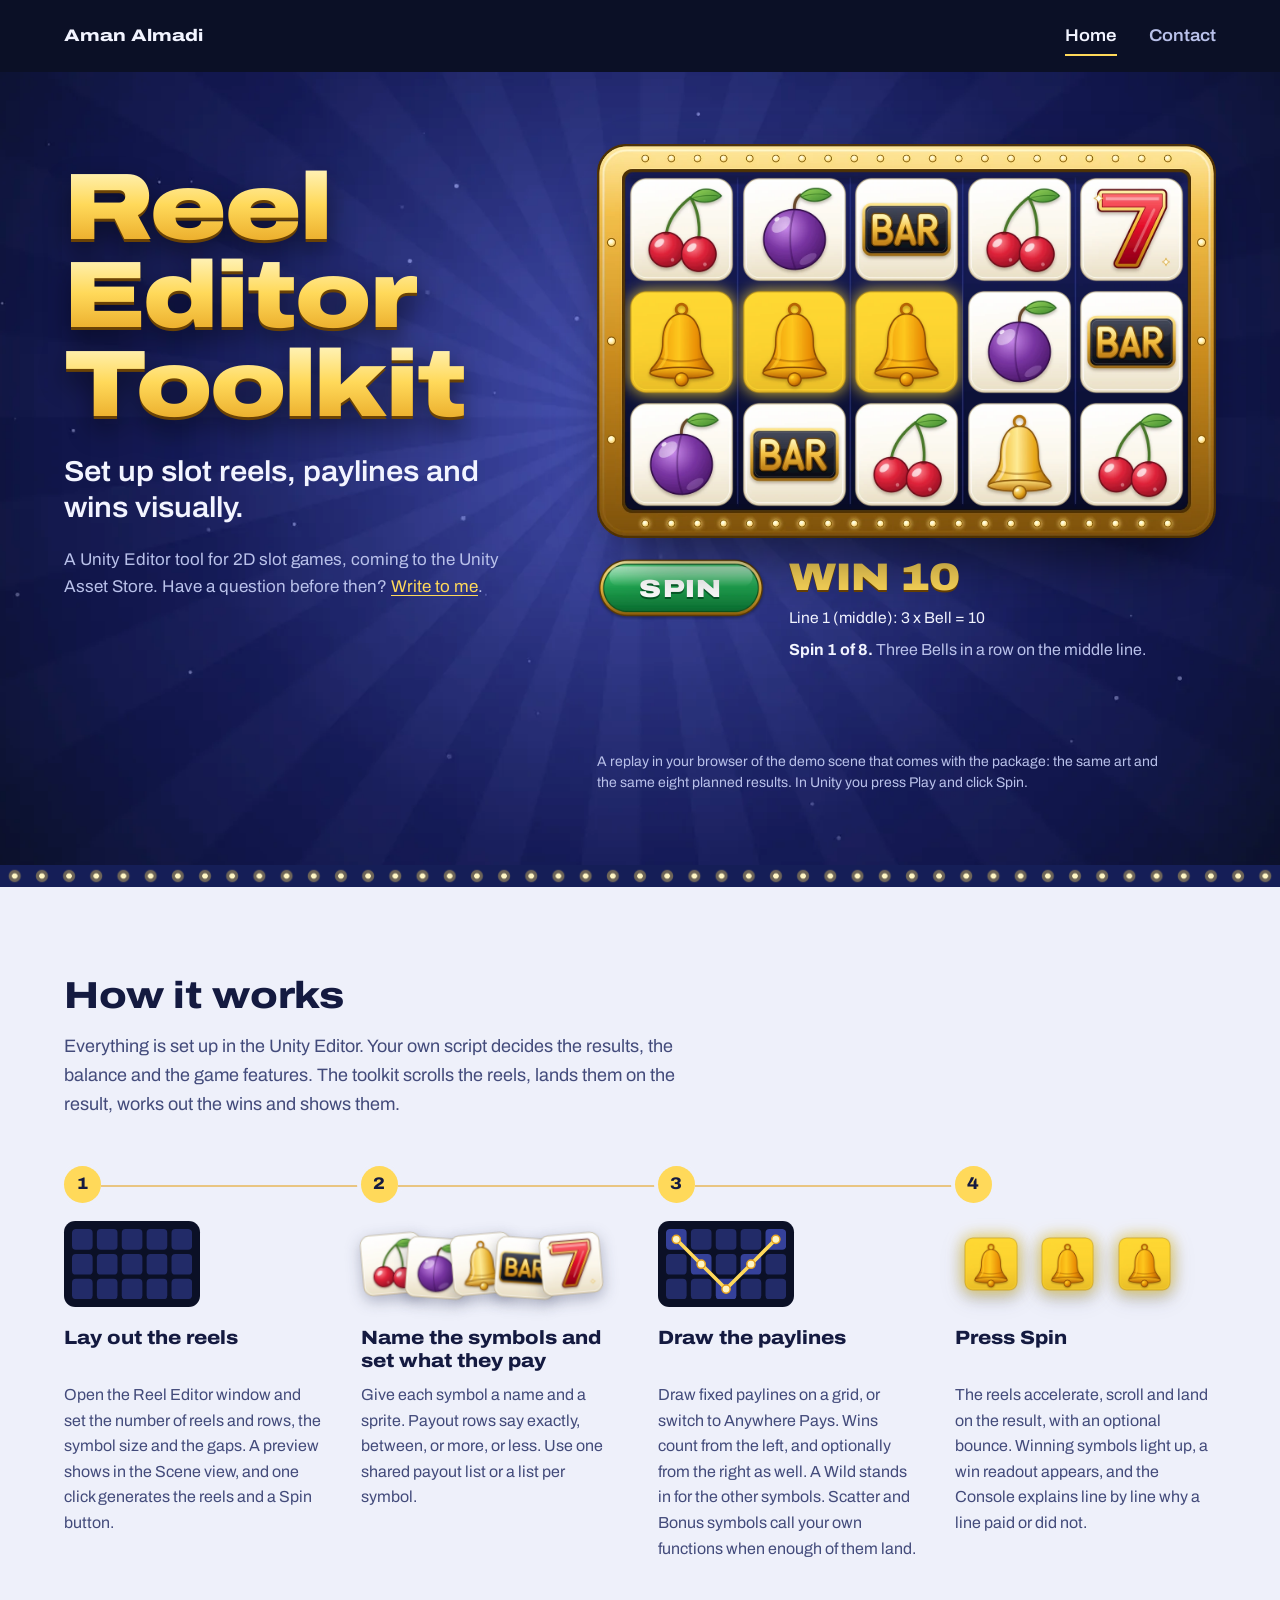
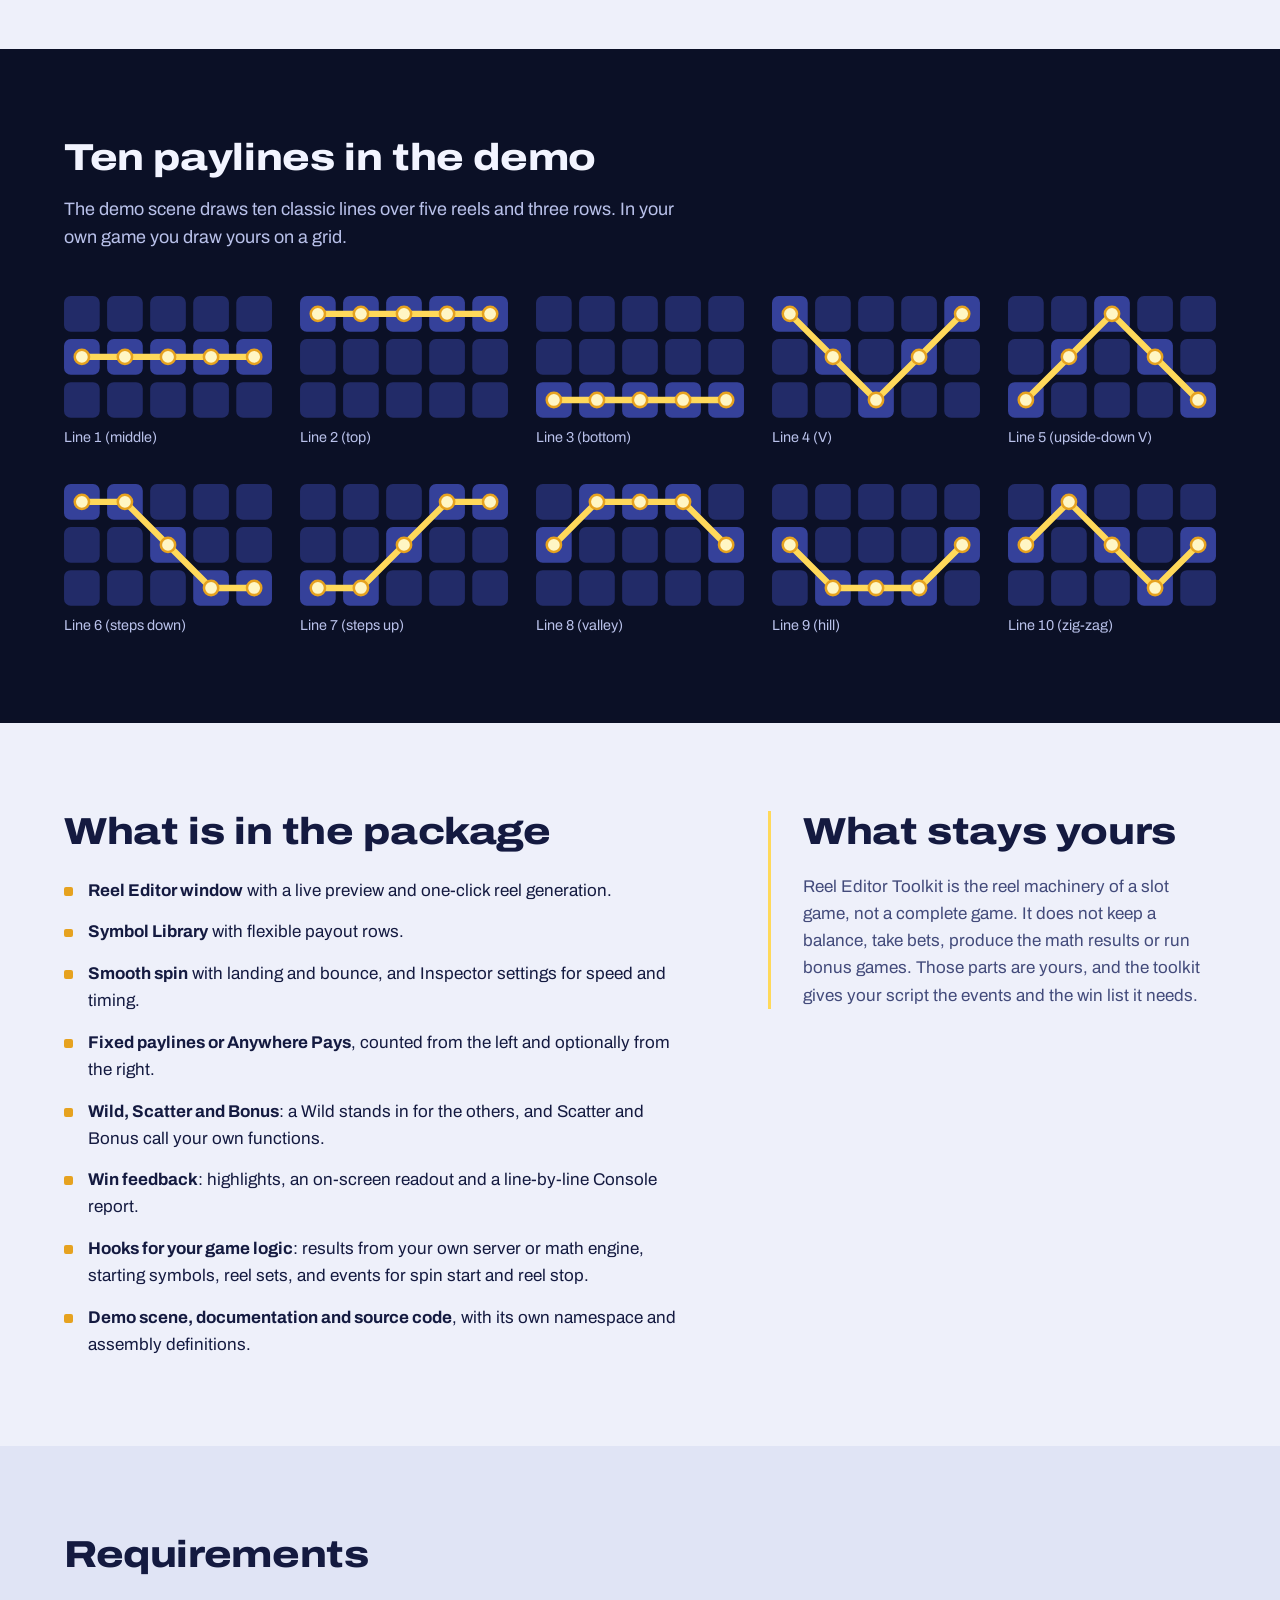
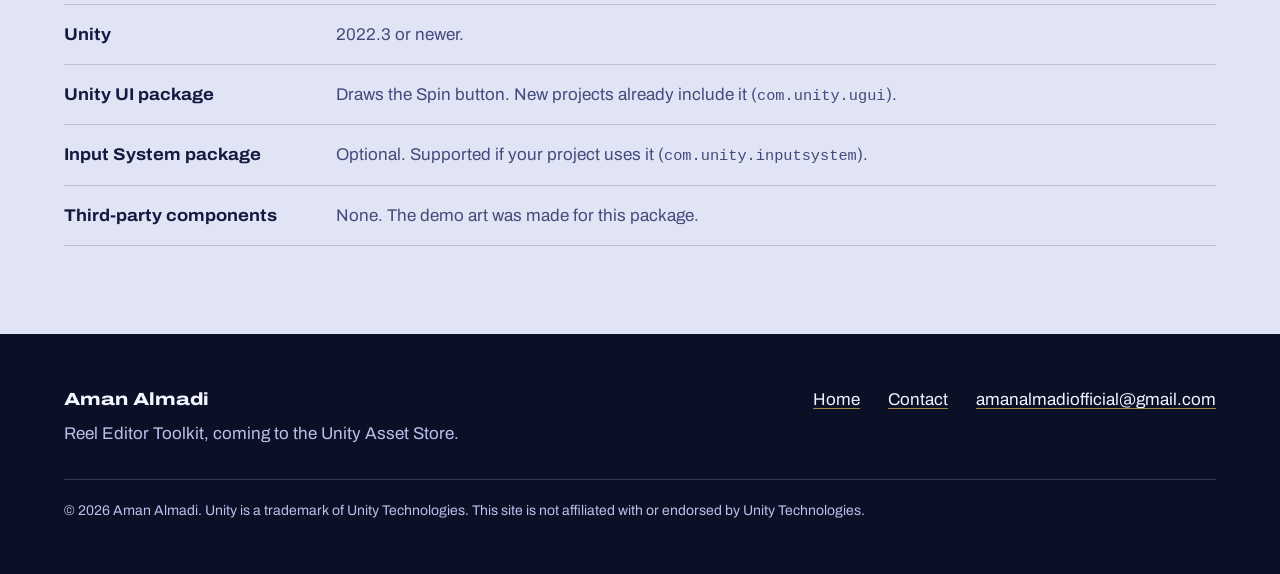
==== index.html @ 9bf9e618 "Add files via upload" ====
<!doctype html>
<html lang="en">
<head>
  <meta charset="utf-8">
  <meta name="viewport" content="width=device-width, initial-scale=1">
  <title>Reel Editor Toolkit for Unity by Aman Almadi</title>
  <meta name="description" content="Set up slot-game reels, symbols, payouts and paylines visually in the Unity Editor. Spin, win evaluation and a ready-to-run demo scene are included.">
  <meta property="og:type" content="website">
  <meta property="og:title" content="Reel Editor Toolkit for Unity">
  <meta property="og:description" content="Set up slot reels, paylines and wins visually. A Unity Editor tool for 2D slot games, coming to the Unity Asset Store.">
  <meta property="og:url" content="https://aman-almadi.github.io/">
  <meta property="og:image" content="https://aman-almadi.github.io/assets/img/social.png">
  <meta name="twitter:card" content="summary_large_image">
  <link rel="icon" type="image/png" sizes="32x32" href="assets/img/favicon-32.png">
  <link rel="apple-touch-icon" href="assets/img/apple-touch-icon.png">
  <link rel="preload" href="assets/fonts/archivo-wdth-latin.woff2" as="font" type="font/woff2" crossorigin>
  <link rel="stylesheet" href="assets/css/style.css">
  <script>document.documentElement.className += " js";</script>
</head>
<body>
  <!-- The gold tint of a winning symbol: the colour (1, 0.85, 0.2) the toolkit's PaylineManager multiplies onto it. -->
  <svg width="0" height="0" style="position:absolute" aria-hidden="true" focusable="false">
    <defs>
      <filter id="gold" color-interpolation-filters="sRGB">
        <feColorMatrix type="matrix" values="1 0 0 0 0  0 .85 0 0 0  0 0 .2 0 0  0 0 0 1 0"/>
      </filter>
    </defs>
  </svg>

  <a class="skip" href="#main">Skip to content</a>

  <header class="site-header">
    <div class="wrap bar">
      <a class="brand" href="index.html">Aman Almadi</a>
      <nav class="nav" aria-label="Main">
        <a href="index.html" aria-current="page">Home</a>
        <a href="contact.html">Contact</a>
      </nav>
    </div>
  </header>

  <main id="main">
    <section class="hero">
      <div class="wrap hero-grid">
        <div class="hero-copy">
          <h1 class="title"><span>Reel</span> <span>Editor</span> <span>Toolkit</span></h1>
          <p class="tagline">Set up slot reels, paylines and wins visually.</p>
          <p class="status">A Unity Editor tool for 2D slot games, coming to the Unity Asset Store. Have a question before then? <a href="contact.html">Write to me</a>.</p>
        </div>

        <div class="demo">
          <div class="machine" id="machine" aria-hidden="true">
            <img src="assets/img/reel-panel.webp" alt="" width="1100" height="700">
            <div class="reels">
          <div class="reel"><div class="strip"><div class="cell" data-sym="Cherry"><img src="assets/img/symbols/Cherry.webp" alt="" width="256" height="256"></div><div class="cell" data-sym="Bar"><img src="assets/img/symbols/Bar.webp" alt="" width="256" height="256"></div><div class="cell" data-sym="Plum"><img src="assets/img/symbols/Plum.webp" alt="" width="256" height="256"></div></div></div>
          <div class="reel"><div class="strip"><div class="cell" data-sym="Plum"><img src="assets/img/symbols/Plum.webp" alt="" width="256" height="256"></div><div class="cell" data-sym="Bell"><img src="assets/img/symbols/Bell.webp" alt="" width="256" height="256"></div><div class="cell" data-sym="Cherry"><img src="assets/img/symbols/Cherry.webp" alt="" width="256" height="256"></div></div></div>
          <div class="reel"><div class="strip"><div class="cell" data-sym="Bar"><img src="assets/img/symbols/Bar.webp" alt="" width="256" height="256"></div><div class="cell" data-sym="Cherry"><img src="assets/img/symbols/Cherry.webp" alt="" width="256" height="256"></div><div class="cell" data-sym="Bell"><img src="assets/img/symbols/Bell.webp" alt="" width="256" height="256"></div></div></div>
          <div class="reel"><div class="strip"><div class="cell" data-sym="Bell"><img src="assets/img/symbols/Bell.webp" alt="" width="256" height="256"></div><div class="cell" data-sym="Seven"><img src="assets/img/symbols/Seven.webp" alt="" width="256" height="256"></div><div class="cell" data-sym="Plum"><img src="assets/img/symbols/Plum.webp" alt="" width="256" height="256"></div></div></div>
          <div class="reel"><div class="strip"><div class="cell" data-sym="Plum"><img src="assets/img/symbols/Plum.webp" alt="" width="256" height="256"></div><div class="cell" data-sym="Bar"><img src="assets/img/symbols/Bar.webp" alt="" width="256" height="256"></div><div class="cell" data-sym="Cherry"><img src="assets/img/symbols/Cherry.webp" alt="" width="256" height="256"></div></div></div>
            </div>
          </div>
          <div class="controls">
            <button class="spin" id="spin" type="button">Spin</button>
            <div class="readout" id="readout" aria-live="polite" aria-atomic="true">
              <p class="win-line" id="win-line" hidden></p>
              <ul class="win-lines" id="win-lines"></ul>
              <p class="what" id="what">The demo&rsquo;s starting screen. Nothing pays.</p>
            </div>
          </div>
          <p class="note">A replay in your browser of the demo scene that comes with the package: the same art and the same eight planned results. In Unity you press Play and click Spin.</p>
        </div>
      </div>
    </section>
    <div class="bulbs" aria-hidden="true"></div>

    <section class="band band--paper" id="how">
      <div class="wrap">
        <h2 class="h2">How it works</h2>
        <p class="intro">Everything is set up in the Unity Editor. Your own script decides the results, the balance and the game features. The toolkit scrolls the reels, lands them on the result, works out the wins and shows them.</p>

        <ol class="steps">
          <li>
            <div class="fig"><svg class="payline fig-line" viewBox="0 0 99.0 58.0" aria-hidden="true"><rect class="t" x="0.0" y="0.0" width="17.0" height="17.0" rx="3.2"/><rect class="t" x="0.0" y="20.5" width="17.0" height="17.0" rx="3.2"/><rect class="t" x="0.0" y="41.0" width="17.0" height="17.0" rx="3.2"/><rect class="t" x="20.5" y="0.0" width="17.0" height="17.0" rx="3.2"/><rect class="t" x="20.5" y="20.5" width="17.0" height="17.0" rx="3.2"/><rect class="t" x="20.5" y="41.0" width="17.0" height="17.0" rx="3.2"/><rect class="t" x="41.0" y="0.0" width="17.0" height="17.0" rx="3.2"/><rect class="t" x="41.0" y="20.5" width="17.0" height="17.0" rx="3.2"/><rect class="t" x="41.0" y="41.0" width="17.0" height="17.0" rx="3.2"/><rect class="t" x="61.5" y="0.0" width="17.0" height="17.0" rx="3.2"/><rect class="t" x="61.5" y="20.5" width="17.0" height="17.0" rx="3.2"/><rect class="t" x="61.5" y="41.0" width="17.0" height="17.0" rx="3.2"/><rect class="t" x="82.0" y="0.0" width="17.0" height="17.0" rx="3.2"/><rect class="t" x="82.0" y="20.5" width="17.0" height="17.0" rx="3.2"/><rect class="t" x="82.0" y="41.0" width="17.0" height="17.0" rx="3.2"/></svg></div>
            <h3>Lay out the reels</h3>
            <p>Open the Reel Editor window and set the number of reels and rows, the symbol size and the gaps. A preview shows in the Scene view, and one click generates the reels and a Spin button.</p>
          </li>
          <li>
            <div class="fig fig-tiles">
              <img src="assets/img/symbols/Cherry.webp" alt="" width="256" height="256">
              <img src="assets/img/symbols/Plum.webp" alt="" width="256" height="256">
              <img src="assets/img/symbols/Bell.webp" alt="" width="256" height="256">
              <img src="assets/img/symbols/Bar.webp" alt="" width="256" height="256">
              <img src="assets/img/symbols/Seven.webp" alt="" width="256" height="256">
            </div>
            <h3>Name the symbols and set what they pay</h3>
            <p>Give each symbol a name and a sprite. Payout rows say exactly, between, or more, or less. Use one shared payout list or a list per symbol.</p>
          </li>
          <li>
            <div class="fig"><svg class="payline fig-line" viewBox="0 0 99.0 58.0" role="img" aria-label="Line 4 (V): rows 1, 2, 3, 2, 1"><rect class="t on" x="0.0" y="0.0" width="17.0" height="17.0" rx="3.2"/><rect class="t" x="0.0" y="20.5" width="17.0" height="17.0" rx="3.2"/><rect class="t" x="0.0" y="41.0" width="17.0" height="17.0" rx="3.2"/><rect class="t" x="20.5" y="0.0" width="17.0" height="17.0" rx="3.2"/><rect class="t on" x="20.5" y="20.5" width="17.0" height="17.0" rx="3.2"/><rect class="t" x="20.5" y="41.0" width="17.0" height="17.0" rx="3.2"/><rect class="t" x="41.0" y="0.0" width="17.0" height="17.0" rx="3.2"/><rect class="t" x="41.0" y="20.5" width="17.0" height="17.0" rx="3.2"/><rect class="t on" x="41.0" y="41.0" width="17.0" height="17.0" rx="3.2"/><rect class="t" x="61.5" y="0.0" width="17.0" height="17.0" rx="3.2"/><rect class="t on" x="61.5" y="20.5" width="17.0" height="17.0" rx="3.2"/><rect class="t" x="61.5" y="41.0" width="17.0" height="17.0" rx="3.2"/><rect class="t on" x="82.0" y="0.0" width="17.0" height="17.0" rx="3.2"/><rect class="t" x="82.0" y="20.5" width="17.0" height="17.0" rx="3.2"/><rect class="t" x="82.0" y="41.0" width="17.0" height="17.0" rx="3.2"/><polyline class="ln" points="8.5,8.5 29.0,29.0 49.5,49.5 70.0,29.0 90.5,8.5"/><circle class="dot" cx="8.5" cy="8.5" r="3.4"/><circle class="dot" cx="29.0" cy="29.0" r="3.4"/><circle class="dot" cx="49.5" cy="49.5" r="3.4"/><circle class="dot" cx="70.0" cy="29.0" r="3.4"/><circle class="dot" cx="90.5" cy="8.5" r="3.4"/></svg></div>
            <h3>Draw the paylines</h3>
            <p>Draw fixed paylines on a grid, or switch to Anywhere Pays. Wins count from the left, and optionally from the right as well. A Wild stands in for the other symbols. Scatter and Bonus symbols call your own functions when enough of them land.</p>
          </li>
          <li>
            <div class="fig fig-win">
              <div class="cell win"><img src="assets/img/symbols/Bell.webp" alt="" width="256" height="256"></div>
              <div class="cell win"><img src="assets/img/symbols/Bell.webp" alt="" width="256" height="256"></div>
              <div class="cell win"><img src="assets/img/symbols/Bell.webp" alt="" width="256" height="256"></div>
            </div>
            <h3>Press Spin</h3>
            <p>The reels accelerate, scroll and land on the result, with an optional bounce. Winning symbols light up, a win readout appears, and the Console explains line by line why a line paid or did not.</p>
          </li>
        </ol>
      </div>
    </section>

    <section class="band band--dark" id="paylines">
      <div class="wrap">
        <h2 class="h2">Ten paylines in the demo</h2>
        <p class="intro">The demo scene draws ten classic lines over five reels and three rows. In your own game you draw yours on a grid.</p>
        <ul class="paylines">
      <li><svg class="payline " viewBox="0 0 99.0 58.0" role="img" aria-label="Line 1 (middle): rows 2, 2, 2, 2, 2"><rect class="t" x="0.0" y="0.0" width="17.0" height="17.0" rx="3.2"/><rect class="t on" x="0.0" y="20.5" width="17.0" height="17.0" rx="3.2"/><rect class="t" x="0.0" y="41.0" width="17.0" height="17.0" rx="3.2"/><rect class="t" x="20.5" y="0.0" width="17.0" height="17.0" rx="3.2"/><rect class="t on" x="20.5" y="20.5" width="17.0" height="17.0" rx="3.2"/><rect class="t" x="20.5" y="41.0" width="17.0" height="17.0" rx="3.2"/><rect class="t" x="41.0" y="0.0" width="17.0" height="17.0" rx="3.2"/><rect class="t on" x="41.0" y="20.5" width="17.0" height="17.0" rx="3.2"/><rect class="t" x="41.0" y="41.0" width="17.0" height="17.0" rx="3.2"/><rect class="t" x="61.5" y="0.0" width="17.0" height="17.0" rx="3.2"/><rect class="t on" x="61.5" y="20.5" width="17.0" height="17.0" rx="3.2"/><rect class="t" x="61.5" y="41.0" width="17.0" height="17.0" rx="3.2"/><rect class="t" x="82.0" y="0.0" width="17.0" height="17.0" rx="3.2"/><rect class="t on" x="82.0" y="20.5" width="17.0" height="17.0" rx="3.2"/><rect class="t" x="82.0" y="41.0" width="17.0" height="17.0" rx="3.2"/><polyline class="ln" points="8.5,29.0 29.0,29.0 49.5,29.0 70.0,29.0 90.5,29.0"/><circle class="dot" cx="8.5" cy="29.0" r="3.4"/><circle class="dot" cx="29.0" cy="29.0" r="3.4"/><circle class="dot" cx="49.5" cy="29.0" r="3.4"/><circle class="dot" cx="70.0" cy="29.0" r="3.4"/><circle class="dot" cx="90.5" cy="29.0" r="3.4"/></svg><span class="cap">Line 1 (middle)</span></li>
      <li><svg class="payline " viewBox="0 0 99.0 58.0" role="img" aria-label="Line 2 (top): rows 1, 1, 1, 1, 1"><rect class="t on" x="0.0" y="0.0" width="17.0" height="17.0" rx="3.2"/><rect class="t" x="0.0" y="20.5" width="17.0" height="17.0" rx="3.2"/><rect class="t" x="0.0" y="41.0" width="17.0" height="17.0" rx="3.2"/><rect class="t on" x="20.5" y="0.0" width="17.0" height="17.0" rx="3.2"/><rect class="t" x="20.5" y="20.5" width="17.0" height="17.0" rx="3.2"/><rect class="t" x="20.5" y="41.0" width="17.0" height="17.0" rx="3.2"/><rect class="t on" x="41.0" y="0.0" width="17.0" height="17.0" rx="3.2"/><rect class="t" x="41.0" y="20.5" width="17.0" height="17.0" rx="3.2"/><rect class="t" x="41.0" y="41.0" width="17.0" height="17.0" rx="3.2"/><rect class="t on" x="61.5" y="0.0" width="17.0" height="17.0" rx="3.2"/><rect class="t" x="61.5" y="20.5" width="17.0" height="17.0" rx="3.2"/><rect class="t" x="61.5" y="41.0" width="17.0" height="17.0" rx="3.2"/><rect class="t on" x="82.0" y="0.0" width="17.0" height="17.0" rx="3.2"/><rect class="t" x="82.0" y="20.5" width="17.0" height="17.0" rx="3.2"/><rect class="t" x="82.0" y="41.0" width="17.0" height="17.0" rx="3.2"/><polyline class="ln" points="8.5,8.5 29.0,8.5 49.5,8.5 70.0,8.5 90.5,8.5"/><circle class="dot" cx="8.5" cy="8.5" r="3.4"/><circle class="dot" cx="29.0" cy="8.5" r="3.4"/><circle class="dot" cx="49.5" cy="8.5" r="3.4"/><circle class="dot" cx="70.0" cy="8.5" r="3.4"/><circle class="dot" cx="90.5" cy="8.5" r="3.4"/></svg><span class="cap">Line 2 (top)</span></li>
      <li><svg class="payline " viewBox="0 0 99.0 58.0" role="img" aria-label="Line 3 (bottom): rows 3, 3, 3, 3, 3"><rect class="t" x="0.0" y="0.0" width="17.0" height="17.0" rx="3.2"/><rect class="t" x="0.0" y="20.5" width="17.0" height="17.0" rx="3.2"/><rect class="t on" x="0.0" y="41.0" width="17.0" height="17.0" rx="3.2"/><rect class="t" x="20.5" y="0.0" width="17.0" height="17.0" rx="3.2"/><rect class="t" x="20.5" y="20.5" width="17.0" height="17.0" rx="3.2"/><rect class="t on" x="20.5" y="41.0" width="17.0" height="17.0" rx="3.2"/><rect class="t" x="41.0" y="0.0" width="17.0" height="17.0" rx="3.2"/><rect class="t" x="41.0" y="20.5" width="17.0" height="17.0" rx="3.2"/><rect class="t on" x="41.0" y="41.0" width="17.0" height="17.0" rx="3.2"/><rect class="t" x="61.5" y="0.0" width="17.0" height="17.0" rx="3.2"/><rect class="t" x="61.5" y="20.5" width="17.0" height="17.0" rx="3.2"/><rect class="t on" x="61.5" y="41.0" width="17.0" height="17.0" rx="3.2"/><rect class="t" x="82.0" y="0.0" width="17.0" height="17.0" rx="3.2"/><rect class="t" x="82.0" y="20.5" width="17.0" height="17.0" rx="3.2"/><rect class="t on" x="82.0" y="41.0" width="17.0" height="17.0" rx="3.2"/><polyline class="ln" points="8.5,49.5 29.0,49.5 49.5,49.5 70.0,49.5 90.5,49.5"/><circle class="dot" cx="8.5" cy="49.5" r="3.4"/><circle class="dot" cx="29.0" cy="49.5" r="3.4"/><circle class="dot" cx="49.5" cy="49.5" r="3.4"/><circle class="dot" cx="70.0" cy="49.5" r="3.4"/><circle class="dot" cx="90.5" cy="49.5" r="3.4"/></svg><span class="cap">Line 3 (bottom)</span></li>
      <li><svg class="payline " viewBox="0 0 99.0 58.0" role="img" aria-label="Line 4 (V): rows 1, 2, 3, 2, 1"><rect class="t on" x="0.0" y="0.0" width="17.0" height="17.0" rx="3.2"/><rect class="t" x="0.0" y="20.5" width="17.0" height="17.0" rx="3.2"/><rect class="t" x="0.0" y="41.0" width="17.0" height="17.0" rx="3.2"/><rect class="t" x="20.5" y="0.0" width="17.0" height="17.0" rx="3.2"/><rect class="t on" x="20.5" y="20.5" width="17.0" height="17.0" rx="3.2"/><rect class="t" x="20.5" y="41.0" width="17.0" height="17.0" rx="3.2"/><rect class="t" x="41.0" y="0.0" width="17.0" height="17.0" rx="3.2"/><rect class="t" x="41.0" y="20.5" width="17.0" height="17.0" rx="3.2"/><rect class="t on" x="41.0" y="41.0" width="17.0" height="17.0" rx="3.2"/><rect class="t" x="61.5" y="0.0" width="17.0" height="17.0" rx="3.2"/><rect class="t on" x="61.5" y="20.5" width="17.0" height="17.0" rx="3.2"/><rect class="t" x="61.5" y="41.0" width="17.0" height="17.0" rx="3.2"/><rect class="t on" x="82.0" y="0.0" width="17.0" height="17.0" rx="3.2"/><rect class="t" x="82.0" y="20.5" width="17.0" height="17.0" rx="3.2"/><rect class="t" x="82.0" y="41.0" width="17.0" height="17.0" rx="3.2"/><polyline class="ln" points="8.5,8.5 29.0,29.0 49.5,49.5 70.0,29.0 90.5,8.5"/><circle class="dot" cx="8.5" cy="8.5" r="3.4"/><circle class="dot" cx="29.0" cy="29.0" r="3.4"/><circle class="dot" cx="49.5" cy="49.5" r="3.4"/><circle class="dot" cx="70.0" cy="29.0" r="3.4"/><circle class="dot" cx="90.5" cy="8.5" r="3.4"/></svg><span class="cap">Line 4 (V)</span></li>
      <li><svg class="payline " viewBox="0 0 99.0 58.0" role="img" aria-label="Line 5 (upside-down V): rows 3, 2, 1, 2, 3"><rect class="t" x="0.0" y="0.0" width="17.0" height="17.0" rx="3.2"/><rect class="t" x="0.0" y="20.5" width="17.0" height="17.0" rx="3.2"/><rect class="t on" x="0.0" y="41.0" width="17.0" height="17.0" rx="3.2"/><rect class="t" x="20.5" y="0.0" width="17.0" height="17.0" rx="3.2"/><rect class="t on" x="20.5" y="20.5" width="17.0" height="17.0" rx="3.2"/><rect class="t" x="20.5" y="41.0" width="17.0" height="17.0" rx="3.2"/><rect class="t on" x="41.0" y="0.0" width="17.0" height="17.0" rx="3.2"/><rect class="t" x="41.0" y="20.5" width="17.0" height="17.0" rx="3.2"/><rect class="t" x="41.0" y="41.0" width="17.0" height="17.0" rx="3.2"/><rect class="t" x="61.5" y="0.0" width="17.0" height="17.0" rx="3.2"/><rect class="t on" x="61.5" y="20.5" width="17.0" height="17.0" rx="3.2"/><rect class="t" x="61.5" y="41.0" width="17.0" height="17.0" rx="3.2"/><rect class="t" x="82.0" y="0.0" width="17.0" height="17.0" rx="3.2"/><rect class="t" x="82.0" y="20.5" width="17.0" height="17.0" rx="3.2"/><rect class="t on" x="82.0" y="41.0" width="17.0" height="17.0" rx="3.2"/><polyline class="ln" points="8.5,49.5 29.0,29.0 49.5,8.5 70.0,29.0 90.5,49.5"/><circle class="dot" cx="8.5" cy="49.5" r="3.4"/><circle class="dot" cx="29.0" cy="29.0" r="3.4"/><circle class="dot" cx="49.5" cy="8.5" r="3.4"/><circle class="dot" cx="70.0" cy="29.0" r="3.4"/><circle class="dot" cx="90.5" cy="49.5" r="3.4"/></svg><span class="cap">Line 5 (upside-down V)</span></li>
      <li><svg class="payline " viewBox="0 0 99.0 58.0" role="img" aria-label="Line 6 (steps down): rows 1, 1, 2, 3, 3"><rect class="t on" x="0.0" y="0.0" width="17.0" height="17.0" rx="3.2"/><rect class="t" x="0.0" y="20.5" width="17.0" height="17.0" rx="3.2"/><rect class="t" x="0.0" y="41.0" width="17.0" height="17.0" rx="3.2"/><rect class="t on" x="20.5" y="0.0" width="17.0" height="17.0" rx="3.2"/><rect class="t" x="20.5" y="20.5" width="17.0" height="17.0" rx="3.2"/><rect class="t" x="20.5" y="41.0" width="17.0" height="17.0" rx="3.2"/><rect class="t" x="41.0" y="0.0" width="17.0" height="17.0" rx="3.2"/><rect class="t on" x="41.0" y="20.5" width="17.0" height="17.0" rx="3.2"/><rect class="t" x="41.0" y="41.0" width="17.0" height="17.0" rx="3.2"/><rect class="t" x="61.5" y="0.0" width="17.0" height="17.0" rx="3.2"/><rect class="t" x="61.5" y="20.5" width="17.0" height="17.0" rx="3.2"/><rect class="t on" x="61.5" y="41.0" width="17.0" height="17.0" rx="3.2"/><rect class="t" x="82.0" y="0.0" width="17.0" height="17.0" rx="3.2"/><rect class="t" x="82.0" y="20.5" width="17.0" height="17.0" rx="3.2"/><rect class="t on" x="82.0" y="41.0" width="17.0" height="17.0" rx="3.2"/><polyline class="ln" points="8.5,8.5 29.0,8.5 49.5,29.0 70.0,49.5 90.5,49.5"/><circle class="dot" cx="8.5" cy="8.5" r="3.4"/><circle class="dot" cx="29.0" cy="8.5" r="3.4"/><circle class="dot" cx="49.5" cy="29.0" r="3.4"/><circle class="dot" cx="70.0" cy="49.5" r="3.4"/><circle class="dot" cx="90.5" cy="49.5" r="3.4"/></svg><span class="cap">Line 6 (steps down)</span></li>
      <li><svg class="payline " viewBox="0 0 99.0 58.0" role="img" aria-label="Line 7 (steps up): rows 3, 3, 2, 1, 1"><rect class="t" x="0.0" y="0.0" width="17.0" height="17.0" rx="3.2"/><rect class="t" x="0.0" y="20.5" width="17.0" height="17.0" rx="3.2"/><rect class="t on" x="0.0" y="41.0" width="17.0" height="17.0" rx="3.2"/><rect class="t" x="20.5" y="0.0" width="17.0" height="17.0" rx="3.2"/><rect class="t" x="20.5" y="20.5" width="17.0" height="17.0" rx="3.2"/><rect class="t on" x="20.5" y="41.0" width="17.0" height="17.0" rx="3.2"/><rect class="t" x="41.0" y="0.0" width="17.0" height="17.0" rx="3.2"/><rect class="t on" x="41.0" y="20.5" width="17.0" height="17.0" rx="3.2"/><rect class="t" x="41.0" y="41.0" width="17.0" height="17.0" rx="3.2"/><rect class="t on" x="61.5" y="0.0" width="17.0" height="17.0" rx="3.2"/><rect class="t" x="61.5" y="20.5" width="17.0" height="17.0" rx="3.2"/><rect class="t" x="61.5" y="41.0" width="17.0" height="17.0" rx="3.2"/><rect class="t on" x="82.0" y="0.0" width="17.0" height="17.0" rx="3.2"/><rect class="t" x="82.0" y="20.5" width="17.0" height="17.0" rx="3.2"/><rect class="t" x="82.0" y="41.0" width="17.0" height="17.0" rx="3.2"/><polyline class="ln" points="8.5,49.5 29.0,49.5 49.5,29.0 70.0,8.5 90.5,8.5"/><circle class="dot" cx="8.5" cy="49.5" r="3.4"/><circle class="dot" cx="29.0" cy="49.5" r="3.4"/><circle class="dot" cx="49.5" cy="29.0" r="3.4"/><circle class="dot" cx="70.0" cy="8.5" r="3.4"/><circle class="dot" cx="90.5" cy="8.5" r="3.4"/></svg><span class="cap">Line 7 (steps up)</span></li>
      <li><svg class="payline " viewBox="0 0 99.0 58.0" role="img" aria-label="Line 8 (valley): rows 2, 1, 1, 1, 2"><rect class="t" x="0.0" y="0.0" width="17.0" height="17.0" rx="3.2"/><rect class="t on" x="0.0" y="20.5" width="17.0" height="17.0" rx="3.2"/><rect class="t" x="0.0" y="41.0" width="17.0" height="17.0" rx="3.2"/><rect class="t on" x="20.5" y="0.0" width="17.0" height="17.0" rx="3.2"/><rect class="t" x="20.5" y="20.5" width="17.0" height="17.0" rx="3.2"/><rect class="t" x="20.5" y="41.0" width="17.0" height="17.0" rx="3.2"/><rect class="t on" x="41.0" y="0.0" width="17.0" height="17.0" rx="3.2"/><rect class="t" x="41.0" y="20.5" width="17.0" height="17.0" rx="3.2"/><rect class="t" x="41.0" y="41.0" width="17.0" height="17.0" rx="3.2"/><rect class="t on" x="61.5" y="0.0" width="17.0" height="17.0" rx="3.2"/><rect class="t" x="61.5" y="20.5" width="17.0" height="17.0" rx="3.2"/><rect class="t" x="61.5" y="41.0" width="17.0" height="17.0" rx="3.2"/><rect class="t" x="82.0" y="0.0" width="17.0" height="17.0" rx="3.2"/><rect class="t on" x="82.0" y="20.5" width="17.0" height="17.0" rx="3.2"/><rect class="t" x="82.0" y="41.0" width="17.0" height="17.0" rx="3.2"/><polyline class="ln" points="8.5,29.0 29.0,8.5 49.5,8.5 70.0,8.5 90.5,29.0"/><circle class="dot" cx="8.5" cy="29.0" r="3.4"/><circle class="dot" cx="29.0" cy="8.5" r="3.4"/><circle class="dot" cx="49.5" cy="8.5" r="3.4"/><circle class="dot" cx="70.0" cy="8.5" r="3.4"/><circle class="dot" cx="90.5" cy="29.0" r="3.4"/></svg><span class="cap">Line 8 (valley)</span></li>
      <li><svg class="payline " viewBox="0 0 99.0 58.0" role="img" aria-label="Line 9 (hill): rows 2, 3, 3, 3, 2"><rect class="t" x="0.0" y="0.0" width="17.0" height="17.0" rx="3.2"/><rect class="t on" x="0.0" y="20.5" width="17.0" height="17.0" rx="3.2"/><rect class="t" x="0.0" y="41.0" width="17.0" height="17.0" rx="3.2"/><rect class="t" x="20.5" y="0.0" width="17.0" height="17.0" rx="3.2"/><rect class="t" x="20.5" y="20.5" width="17.0" height="17.0" rx="3.2"/><rect class="t on" x="20.5" y="41.0" width="17.0" height="17.0" rx="3.2"/><rect class="t" x="41.0" y="0.0" width="17.0" height="17.0" rx="3.2"/><rect class="t" x="41.0" y="20.5" width="17.0" height="17.0" rx="3.2"/><rect class="t on" x="41.0" y="41.0" width="17.0" height="17.0" rx="3.2"/><rect class="t" x="61.5" y="0.0" width="17.0" height="17.0" rx="3.2"/><rect class="t" x="61.5" y="20.5" width="17.0" height="17.0" rx="3.2"/><rect class="t on" x="61.5" y="41.0" width="17.0" height="17.0" rx="3.2"/><rect class="t" x="82.0" y="0.0" width="17.0" height="17.0" rx="3.2"/><rect class="t on" x="82.0" y="20.5" width="17.0" height="17.0" rx="3.2"/><rect class="t" x="82.0" y="41.0" width="17.0" height="17.0" rx="3.2"/><polyline class="ln" points="8.5,29.0 29.0,49.5 49.5,49.5 70.0,49.5 90.5,29.0"/><circle class="dot" cx="8.5" cy="29.0" r="3.4"/><circle class="dot" cx="29.0" cy="49.5" r="3.4"/><circle class="dot" cx="49.5" cy="49.5" r="3.4"/><circle class="dot" cx="70.0" cy="49.5" r="3.4"/><circle class="dot" cx="90.5" cy="29.0" r="3.4"/></svg><span class="cap">Line 9 (hill)</span></li>
      <li><svg class="payline " viewBox="0 0 99.0 58.0" role="img" aria-label="Line 10 (zig-zag): rows 2, 1, 2, 3, 2"><rect class="t" x="0.0" y="0.0" width="17.0" height="17.0" rx="3.2"/><rect class="t on" x="0.0" y="20.5" width="17.0" height="17.0" rx="3.2"/><rect class="t" x="0.0" y="41.0" width="17.0" height="17.0" rx="3.2"/><rect class="t on" x="20.5" y="0.0" width="17.0" height="17.0" rx="3.2"/><rect class="t" x="20.5" y="20.5" width="17.0" height="17.0" rx="3.2"/><rect class="t" x="20.5" y="41.0" width="17.0" height="17.0" rx="3.2"/><rect class="t" x="41.0" y="0.0" width="17.0" height="17.0" rx="3.2"/><rect class="t on" x="41.0" y="20.5" width="17.0" height="17.0" rx="3.2"/><rect class="t" x="41.0" y="41.0" width="17.0" height="17.0" rx="3.2"/><rect class="t" x="61.5" y="0.0" width="17.0" height="17.0" rx="3.2"/><rect class="t" x="61.5" y="20.5" width="17.0" height="17.0" rx="3.2"/><rect class="t on" x="61.5" y="41.0" width="17.0" height="17.0" rx="3.2"/><rect class="t" x="82.0" y="0.0" width="17.0" height="17.0" rx="3.2"/><rect class="t on" x="82.0" y="20.5" width="17.0" height="17.0" rx="3.2"/><rect class="t" x="82.0" y="41.0" width="17.0" height="17.0" rx="3.2"/><polyline class="ln" points="8.5,29.0 29.0,8.5 49.5,29.0 70.0,49.5 90.5,29.0"/><circle class="dot" cx="8.5" cy="29.0" r="3.4"/><circle class="dot" cx="29.0" cy="8.5" r="3.4"/><circle class="dot" cx="49.5" cy="29.0" r="3.4"/><circle class="dot" cx="70.0" cy="49.5" r="3.4"/><circle class="dot" cx="90.5" cy="29.0" r="3.4"/></svg><span class="cap">Line 10 (zig-zag)</span></li>
        </ul>
      </div>
    </section>

    <section class="band band--paper" id="package">
      <div class="wrap split">
        <div>
          <h2 class="h2">What is in the package</h2>
          <ul class="list">
            <li><strong>Reel Editor window</strong> with a live preview and one-click reel generation.</li>
            <li><strong>Symbol Library</strong> with flexible payout rows.</li>
            <li><strong>Smooth spin</strong> with landing and bounce, and Inspector settings for speed and timing.</li>
            <li><strong>Fixed paylines or Anywhere Pays</strong>, counted from the left and optionally from the right.</li>
            <li><strong>Wild, Scatter and Bonus</strong>: a Wild stands in for the others, and Scatter and Bonus call your own functions.</li>
            <li><strong>Win feedback</strong>: highlights, an on-screen readout and a line-by-line Console report.</li>
            <li><strong>Hooks for your game logic</strong>: results from your own server or math engine, starting symbols, reel sets, and events for spin start and reel stop.</li>
            <li><strong>Demo scene, documentation and source code</strong>, with its own namespace and assembly definitions.</li>
          </ul>
        </div>
        <div class="yours">
          <h2 class="h2">What stays yours</h2>
          <p>Reel Editor Toolkit is the reel machinery of a slot game, not a complete game. It does not keep a balance, take bets, produce the math results or run bonus games. Those parts are yours, and the toolkit gives your script the events and the win list it needs.</p>
        </div>
      </div>
    </section>

    <section class="band band--paper-2" id="requirements">
      <div class="wrap">
        <h2 class="h2">Requirements</h2>
        <dl class="reqs">
          <div><dt>Unity</dt><dd>2022.3 or newer.</dd></div>
          <div><dt>Unity UI package</dt><dd>Draws the Spin button. New projects already include it (<code>com.unity.ugui</code>).</dd></div>
          <div><dt>Input System package</dt><dd>Optional. Supported if your project uses it (<code>com.unity.inputsystem</code>).</dd></div>
          <div><dt>Third-party components</dt><dd>None. The demo art was made for this package.</dd></div>
        </dl>
        <!-- After the three test setups: add the Unity versions and render pipelines the package was tested on. -->
      </div>
    </section>
  </main>

  <footer class="site-footer">
    <div class="wrap foot">
      <div>
        <p class="foot-brand">Aman Almadi</p>
        <p class="foot-line">Reel Editor Toolkit, coming to the Unity Asset Store.</p>
      </div>
      <nav class="foot-nav" aria-label="Footer">
        <a href="index.html">Home</a>
        <a href="contact.html">Contact</a>
        <a href="mailto:amanalmadiofficial@gmail.com">amanalmadiofficial@gmail.com</a>
      </nav>
    </div>
    <div class="wrap legal">
      <p>&copy; 2026 Aman Almadi. Unity is a trademark of Unity Technologies. This site is not affiliated with or endorsed by Unity Technologies.</p>
    </div>
  </footer>

  <script type="application/json" id="demo-data">{"base":"assets/img/symbols/","symbols":["Cherry","Plum","Bell","Bar","Seven","Wild","Scatter","Bonus"],"spins":[{"rows":[["Cherry","Plum","Bar","Cherry","Seven"],["Bell","Bell","Bell","Plum","Bar"],["Plum","Bar","Cherry","Bell","Cherry"]],"win":10,"wins":[{"line":"Line 1 (middle)","count":3,"symbol":"Bell","pay":10}],"cells":[[0,1],[1,1],[2,1]],"text":"Three Bells in a row on the middle line."},{"rows":[["Plum","Cherry","Bar","Bell","Plum"],["Bar","Seven","Plum","Cherry","Bell"],["Cherry","Bell","Seven","Bar","Cherry"]],"win":0,"wins":[],"cells":[],"text":"Nothing that matches."},{"rows":[["Plum","Bell","Bell","Seven","Plum"],["Cherry","Wild","Cherry","Bar","Bell"],["Bar","Plum","Seven","Plum","Seven"]],"win":10,"wins":[{"line":"Line 1 (middle)","count":3,"symbol":"Cherry","pay":10}],"cells":[[0,1],[1,1],[2,1]],"text":"Cherry, Wild, Cherry on the middle line. The Wild stands in for a Cherry."},{"rows":[["Cherry","Cherry","Cherry","Cherry","Cherry"],["Bar","Plum","Bell","Seven","Plum"],["Plum","Bell","Bar","Plum","Bar"]],"win":100,"wins":[{"line":"Line 2 (top)","count":5,"symbol":"Cherry","pay":100}],"cells":[[0,0],[1,0],[2,0],[3,0],[4,0]],"text":"Five Cherries on the top line. The “5 or more” payout row."},{"rows":[["Scatter","Bar","Plum","Scatter","Cherry"],["Cherry","Bell","Seven","Plum","Bar"],["Plum","Cherry","Scatter","Bar","Bell"]],"win":0,"wins":[],"cells":[],"text":"Three Scatters. Nothing pays; the Console reports the free-spins trigger."},{"rows":[["Cherry","Plum","Bar","Plum","Cherry"],["Seven","Seven","Cherry","Bar","Bell"],["Bar","Bell","Plum","Bell","Plum"]],"win":5,"wins":[{"line":"Line 1 (middle)","count":2,"symbol":"Seven","pay":5}],"cells":[[0,1],[1,1]],"text":"Two Sevens at the start of the middle line. A Seven already counts from 2."},{"rows":[["Bonus","Bell","Bonus","Cherry","Seven"],["Cherry","Bar","Seven","Bell","Bonus"],["Plum","Plum","Plum","Plum","Bar"]],"win":25,"wins":[{"line":"Line 3 (bottom)","count":4,"symbol":"Plum","pay":25}],"cells":[[0,2],[1,2],[2,2],[3,2]],"text":"Four Plums on the bottom line, and three Bonus symbols. The Console reports the bonus trigger."},{"rows":[["Bell","Plum","Bell","Cherry","Plum"],["Bell","Wild","Bell","Bar","Seven"],["Bell","Bar","Bell","Plum","Cherry"]],"win":30,"wins":[{"line":"Line 1 (middle)","count":3,"symbol":"Bell","pay":10},{"line":"Line 4 (V)","count":3,"symbol":"Bell","pay":10},{"line":"Line 5 (upside-down V)","count":3,"symbol":"Bell","pay":10}],"cells":[[0,0],[0,1],[0,2],[1,1],[2,0],[2,1],[2,2]],"text":"One Wild in the middle of Bells: three lines pay at once."}]}</script>
  <script src="assets/js/site.js"></script>
</body>
</html>
---- assets/css/style.css ----
/* Aman Almadi - Reel Editor Toolkit site.
   Plain CSS. No frameworks, no external requests. The font (Archivo, SIL Open Font License 1.1) is served from this site. */

@font-face {
  font-family: "Archivo";
  src: url("../fonts/archivo-wdth-latin.woff2") format("woff2");
  font-weight: 100 900;
  font-stretch: 62% 125%;
  font-style: normal;
  font-display: swap;
}

:root {
  /* the stage: the demo's background */
  --stage: #0B1026;
  --stage-2: #151E57;
  /* the marquee: gold of the reel frame and the win highlight */
  --gold: #FFD95A;
  --gold-hi: #FFF6C4;
  --gold-deep: #E6A21F;
  --gold-edge: #6A4205;
  /* paper and ink for reading */
  --paper: #EEF0FA;
  --paper-2: #E0E4F5;
  --ink: #141A40;
  --ink-2: #434B7B;
  --rule: rgba(20, 26, 64, .18);
  --on-stage: #F2F4FF;
  --on-stage-2: #B9C1EA;
  --link: #2531A3;

  --font: "Archivo", system-ui, -apple-system, "Segoe UI", Roboto, "Helvetica Neue", Arial, sans-serif;
  --wrap: 72rem;
  --gutter: clamp(1.25rem, 4vw, 2.5rem);
}

*, *::before, *::after { box-sizing: border-box; }

html {
  -webkit-text-size-adjust: 100%;
  scroll-behavior: smooth;
}

body {
  margin: 0;
  font: 400 1.0625rem/1.6 var(--font);
  color: var(--ink);
  background: var(--paper);
  -webkit-font-smoothing: antialiased;
}

img { max-width: 100%; height: auto; }
p { margin: 0; }
h1, h2, h3 { margin: 0; }
code { font-family: ui-monospace, SFMono-Regular, Menlo, Consolas, monospace; font-size: .9em; }

a { color: var(--link); text-underline-offset: .18em; text-decoration-thickness: .08em; }
a:hover { text-decoration-thickness: .15em; }

:focus-visible { outline: 3px solid var(--link); outline-offset: 3px; }
.hero :focus-visible,
.band--dark :focus-visible,
.site-header :focus-visible,
.site-footer :focus-visible,
.pagehead :focus-visible { outline-color: var(--gold); }

.wrap { width: min(100% - 2 * var(--gutter), var(--wrap)); margin-inline: auto; }

.skip {
  position: absolute; left: -999px; top: 0;
  padding: .6rem 1rem; background: var(--gold); color: var(--ink); font-weight: 700; z-index: 10;
}
.skip:focus { left: 1rem; top: 1rem; }

/* ------------------------------------------------------------ type */
.h1 { font-size: clamp(2.3rem, 1.2rem + 4.2vw, 3.9rem); font-weight: 900; font-stretch: 125%; line-height: 1; letter-spacing: -.02em; }
.h2 { font-size: clamp(1.6rem, 1.1rem + 1.8vw, 2.35rem); font-weight: 800; font-stretch: 118%; line-height: 1.1; letter-spacing: -.01em; }
h3 { font-size: 1.2rem; font-weight: 800; font-stretch: 112%; line-height: 1.2; }
.intro { margin-top: 1rem; max-width: 40rem; font-size: 1.125rem; color: var(--ink-2); }
.band--dark .intro { color: var(--on-stage-2); }

/* ------------------------------------------------------------ header and footer */
.site-header { background: var(--stage); color: var(--on-stage); }
.bar { display: flex; align-items: center; justify-content: space-between; gap: 1rem; padding-block: 1rem; }
.brand { font-size: 1.05rem; font-weight: 800; font-stretch: 125%; color: var(--on-stage); text-decoration: none; }
.nav { display: flex; gap: clamp(1rem, 3vw, 2rem); }
.nav a {
  padding-block: .35rem; border-bottom: 2px solid transparent;
  font-weight: 600; font-stretch: 108%; color: var(--on-stage-2); text-decoration: none;
}
.nav a:hover { color: var(--on-stage); }
.nav a[aria-current="page"] { color: var(--on-stage); border-bottom-color: var(--gold); }

.site-footer { background: var(--stage); color: var(--on-stage); padding-block: clamp(2.25rem, 5vw, 3.25rem); }
.foot { display: flex; flex-wrap: wrap; justify-content: space-between; gap: 1.5rem 3rem; }
.foot-brand { font-weight: 800; font-stretch: 125%; font-size: 1.1rem; }
.foot-line { margin-top: .35rem; color: var(--on-stage-2); }
.foot-nav { display: flex; flex-wrap: wrap; gap: .5rem 1.75rem; align-items: flex-start; }
.foot-nav a { color: var(--on-stage); text-decoration-color: rgba(255, 217, 90, .6); }
.legal { margin-top: 2rem; padding-top: 1.25rem; border-top: 1px solid rgba(185, 193, 234, .22); font-size: .875rem; color: var(--on-stage-2); }

/* ------------------------------------------------------------ bands */
.band { padding-block: clamp(3.25rem, 7vw, 5.5rem); }
.band--slim { padding-block: clamp(1.75rem, 4vw, 2.5rem); }
.band--dark { background: var(--stage); color: var(--on-stage); }
.band--paper { background: var(--paper); color: var(--ink); }
.band--paper-2 { background: var(--paper-2); color: var(--ink); }

/* a string of marquee bulbs where the dark top of a page meets the paper */
.bulbs {
  height: 1.35rem;
  background-color: var(--stage-2);
  background-image: radial-gradient(circle, var(--gold-hi) 0 2.5px, rgba(255, 217, 90, .38) 3px 5.5px, transparent 6.5px);
  background-size: 1.7rem 1.35rem;
  background-position: center;
}

/* ------------------------------------------------------------ hero */
.hero {
  background: var(--stage) url("../img/stage.webp") center / cover no-repeat;
  color: var(--on-stage);
  padding-block: clamp(2.25rem, 6vw, 4.5rem);
}
.hero-grid {
  display: grid;
  grid-template-columns: minmax(0, 5fr) minmax(0, 6.6fr);
  gap: clamp(2rem, 5vw, 4rem);
  align-items: start;
}
.hero-copy { padding-top: clamp(0rem, 1.5vw, 1.25rem); }

/* the title: the stacked gold lock-up of the store cover; the gradient sits on the spans, the shadow on the heading */
.title {
  font-size: clamp(3.1rem, 1.3rem + 6.6vw, 5.9rem);
  font-weight: 900; font-stretch: 125%; line-height: .94; letter-spacing: -.02em;
  filter: drop-shadow(0 .035em 0 var(--gold-edge)) drop-shadow(0 .12em .14em rgba(0, 0, 0, .45));
}
.title span {
  display: block; width: fit-content;
  background: linear-gradient(180deg, var(--gold-hi) 0%, var(--gold) 46%, var(--gold-deep) 100%);
  -webkit-background-clip: text; background-clip: text;
  color: transparent; -webkit-text-fill-color: transparent;
}
.tagline {
  margin-top: 1.5rem; max-width: 19em;
  font-size: clamp(1.3rem, 1rem + 1.2vw, 1.8rem); font-weight: 600; font-stretch: 106%; line-height: 1.25;
}
.status { margin-top: 1.25rem; max-width: 30rem; color: var(--on-stage-2); }
.hero a { color: var(--gold); }

/* the working machine */
.demo { display: grid; gap: 1.25rem; min-width: 0; }
.machine { position: relative; width: 100%; aspect-ratio: 1540 / 980; }
.machine::before {   /* soft shadow, blurred once instead of re-drawn on every frame of the spin */
  content: ""; position: absolute; inset: 8% 3% -5%;
  background: rgba(0, 0, 0, .55); border-radius: 2.5rem; filter: blur(28px);
}
.machine > img { position: absolute; inset: 0; width: 100%; height: 100%; display: block; }
.reels {
  position: absolute; left: 4.5455%; top: 7.1429%; width: 90.9091%; height: 85.7143%;
  display: grid; grid-template-columns: repeat(5, 1fr);
}
.reel { position: relative; overflow: hidden; }
.strip { position: absolute; left: 0; top: 0; width: 100%; will-change: transform; }
.cell { width: 100%; aspect-ratio: 1; padding: 3.5714%; }
.cell img { display: block; width: 100%; height: 100%; }
.cell.win img { filter: url(#gold) drop-shadow(0 0 .5rem rgba(255, 217, 51, .85)); }

.controls { display: grid; grid-template-columns: auto minmax(0, 1fr); gap: 1.5rem; align-items: start; }
.spin {
  display: none;
  width: 10.5rem; aspect-ratio: 600 / 220; padding: 0; border: 0;
  background: url("../img/spin.webp") center / 100% 100% no-repeat;
  color: #fff; font: 900 1.55rem/1 var(--font); font-stretch: 125%; letter-spacing: .05em; text-transform: uppercase;
  text-shadow: 0 2px 0 rgba(0, 70, 30, .75);
  cursor: pointer; -webkit-tap-highlight-color: transparent;
}
.js .spin { display: block; }
.spin:active { transform: translateY(2px); }
.spin[aria-disabled="true"] { filter: saturate(.45) brightness(.8); cursor: default; }
.spin[aria-disabled="true"]:active { transform: none; }

.readout { min-height: 10.8rem; min-width: 0; transition: opacity .15s; }
.readout.is-spinning { opacity: .4; }
.win-line {
  font-size: clamp(1.7rem, 1.2rem + 1.7vw, 2.4rem); font-weight: 900; font-stretch: 125%; line-height: 1;
  color: var(--gold); text-shadow: 0 2px 0 var(--gold-edge);
}
.win-lines { margin: .55rem 0 0; padding: 0; list-style: none; font-size: .975rem; line-height: 1.5; color: var(--on-stage); }
.win-lines:empty { display: none; }
.what { margin-top: .6rem; font-size: 1rem; line-height: 1.45; color: var(--on-stage-2); }
.what .count { color: var(--on-stage); font-weight: 700; }
.note { font-size: .875rem; line-height: 1.5; color: var(--on-stage-2); max-width: 36rem; }

/* ------------------------------------------------------------ how it works */
.steps {
  counter-reset: step;
  margin: 3rem 0 0; padding: 0; list-style: none;
  display: grid; grid-template-columns: repeat(4, minmax(0, 1fr)); column-gap: 2.25rem; row-gap: 0;
}
.steps > li {   /* each step spans three rows (figure, heading, text) of the shared grid, so the headings and texts line up */
  position: relative; padding-top: 3.4rem;
  display: grid; grid-template-rows: subgrid; grid-row: span 3; row-gap: 0;
}
.steps > li::before {
  counter-increment: step; content: counter(step);
  position: absolute; top: 0; left: 0; width: 2.3rem; height: 2.3rem; border-radius: 50%;
  display: grid; place-items: center;
  background: var(--gold); color: var(--ink); font-weight: 800; font-stretch: 112%; font-size: 1.05rem;
  box-shadow: 0 0 0 4px var(--paper);
}
.steps > li::after {   /* the line from one step to the next */
  content: ""; position: absolute; top: 1.15rem; left: 2.3rem; right: -2.25rem; height: 2px; background: var(--gold-deep); opacity: .55;
}
.steps > li:last-child::after { display: none; }
.steps h3 { margin-bottom: .6rem; }
.steps p { color: var(--ink-2); font-size: 1rem; }

.fig { height: 5.4rem; margin-bottom: 1.2rem; display: flex; align-items: center; }
.fig .fig-line { box-sizing: content-box; height: 4.4rem; width: auto; padding: .5rem; background: var(--stage); border-radius: .7rem; }
.fig-tiles img { width: 3.9rem; height: 3.9rem; margin-left: -1.1rem; filter: drop-shadow(0 .35rem .45rem rgba(20, 26, 64, .3)); }
.fig-tiles img:first-child { margin-left: 0; }
.fig-tiles img:nth-child(odd) { transform: rotate(-5deg); }
.fig-tiles img:nth-child(even) { transform: rotate(4deg) translateY(.25rem); }
.fig-win { gap: .3rem; }
.fig-win .cell { width: 4.5rem; filter: drop-shadow(0 .35rem .45rem rgba(20, 26, 64, .3)); }

/* ------------------------------------------------------------ paylines */
.paylines {
  margin: 2.75rem 0 0; padding: 0; list-style: none;
  display: grid; grid-template-columns: repeat(5, minmax(0, 1fr)); gap: 2.25rem 1.75rem;
}
.paylines li { display: grid; gap: .65rem; align-content: start; }
.payline { display: block; width: 100%; height: auto; }
.payline .t { fill: #222B68; }
.payline .t.on { fill: #35419A; }
.payline .ln { fill: none; stroke: var(--gold); stroke-width: 3; stroke-linejoin: round; stroke-linecap: round; }
.payline .dot { fill: var(--gold-hi); stroke: var(--gold-deep); stroke-width: 1.2; }
.paylines .cap { font-size: .9rem; line-height: 1.35; color: var(--on-stage-2); }

/* ------------------------------------------------------------ package and requirements */
.split { display: grid; grid-template-columns: minmax(0, 7fr) minmax(0, 5fr); gap: clamp(2.25rem, 6vw, 5rem); align-items: start; }
.yours { padding-left: clamp(1.25rem, 3vw, 2rem); border-left: 3px solid var(--gold); }
.yours p { margin-top: 1.25rem; color: var(--ink-2); }

.list { margin: 1.5rem 0 0; padding: 0; list-style: none; display: grid; gap: .9rem; }
.list li { position: relative; padding-left: 1.5rem; }
.list li::before {   /* a small gold tile as the bullet */
  content: ""; position: absolute; left: 0; top: .6em; width: .55rem; height: .55rem; border-radius: 2px; background: var(--gold-deep);
}

.reqs { margin: 1.75rem 0 0; display: grid; }
.reqs > div {
  display: grid; grid-template-columns: minmax(0, 15rem) minmax(0, 1fr); gap: .25rem 2rem;
  padding-block: 1rem; border-top: 1px solid var(--rule);
}
.reqs > div:last-child { border-bottom: 1px solid var(--rule); }
.reqs dt { font-weight: 700; font-stretch: 108%; }
.reqs dd { margin: 0; color: var(--ink-2); }

/* ------------------------------------------------------------ contact page */
.pagehead { background: var(--stage); color: var(--on-stage); padding-block: clamp(2.75rem, 6vw, 4.75rem); }
.lead { margin-top: 1.25rem; max-width: 36rem; font-size: 1.2rem; line-height: 1.5; color: var(--on-stage-2); }

.contact { display: grid; gap: clamp(2.5rem, 6vw, 4rem); }
.mail {
  display: block; font-size: clamp(1.15rem, .6rem + 3.2vw, 2.4rem); font-weight: 800; font-stretch: 118%; line-height: 1.2;
  color: var(--ink);
  text-decoration: underline; text-decoration-color: var(--gold-deep); text-decoration-thickness: .14em; text-underline-offset: .2em;
}
.mail:hover { text-decoration-thickness: .22em; }
.mail-actions { margin-top: 1.75rem; display: flex; flex-wrap: wrap; gap: .75rem; align-items: center; }
.copied { font-size: .95rem; color: var(--ink-2); min-height: 1.5em; }
.help { max-width: 42rem; padding-top: clamp(2rem, 4vw, 2.75rem); border-top: 1px solid var(--rule); }
.help .list { margin-top: 1.25rem; }

.btn {
  display: inline-flex; align-items: center; justify-content: center;
  padding: .8em 1.35em; border-radius: .6rem; border: 2px solid transparent;
  font: 700 1rem/1.2 var(--font); font-stretch: 108%; text-decoration: none; cursor: pointer;
}
.btn--ink { background: var(--ink); color: #fff; }
.btn--ink:hover { background: #222B66; }
.btn--line { background: transparent; color: var(--ink); border-color: var(--ink); }
.btn--line:hover { background: rgba(20, 26, 64, .07); }
.copy { display: none; }
.js .copy { display: inline-flex; }

.notes { display: grid; gap: .5rem; color: var(--ink-2); }
.notes strong { color: var(--ink); }

/* ------------------------------------------------------------ small screens */
@media (max-width: 64rem) {
  .steps { grid-template-columns: repeat(2, minmax(0, 1fr)); }
  .steps > li { padding-bottom: 2.75rem; }
  .steps > li:nth-child(2)::after { display: none; }
}

@media (max-width: 56rem) {
  .hero-grid, .split { grid-template-columns: minmax(0, 1fr); }
  .hero-grid { gap: 2.25rem; }
  .title { font-size: clamp(3rem, 14vw, 5rem); }
}

@media (max-width: 48rem) {
  .paylines { grid-template-columns: repeat(2, minmax(0, 1fr)); gap: 1.75rem 1.25rem; }
  .reqs > div { grid-template-columns: minmax(0, 1fr); }
}

@media (max-width: 36rem) {
  .steps { grid-template-columns: minmax(0, 1fr); }
  .steps > li { padding: 0 0 2.25rem 3.4rem; }
  .steps > li::before { top: 0; }
  .steps > li::after { top: 2.3rem; bottom: 0; left: 1.1rem; right: auto; width: 2px; height: auto; display: block; }
  .steps > li:nth-child(2)::after { display: block; }
  .steps > li:last-child::after { display: none; }
  .controls { grid-template-columns: minmax(0, 1fr); gap: 1rem; }
  .spin { width: 9.5rem; }
  .readout { min-height: 0; }
}

@media (prefers-reduced-motion: reduce) {
  html { scroll-behavior: auto; }
  * { transition: none !important; }
}
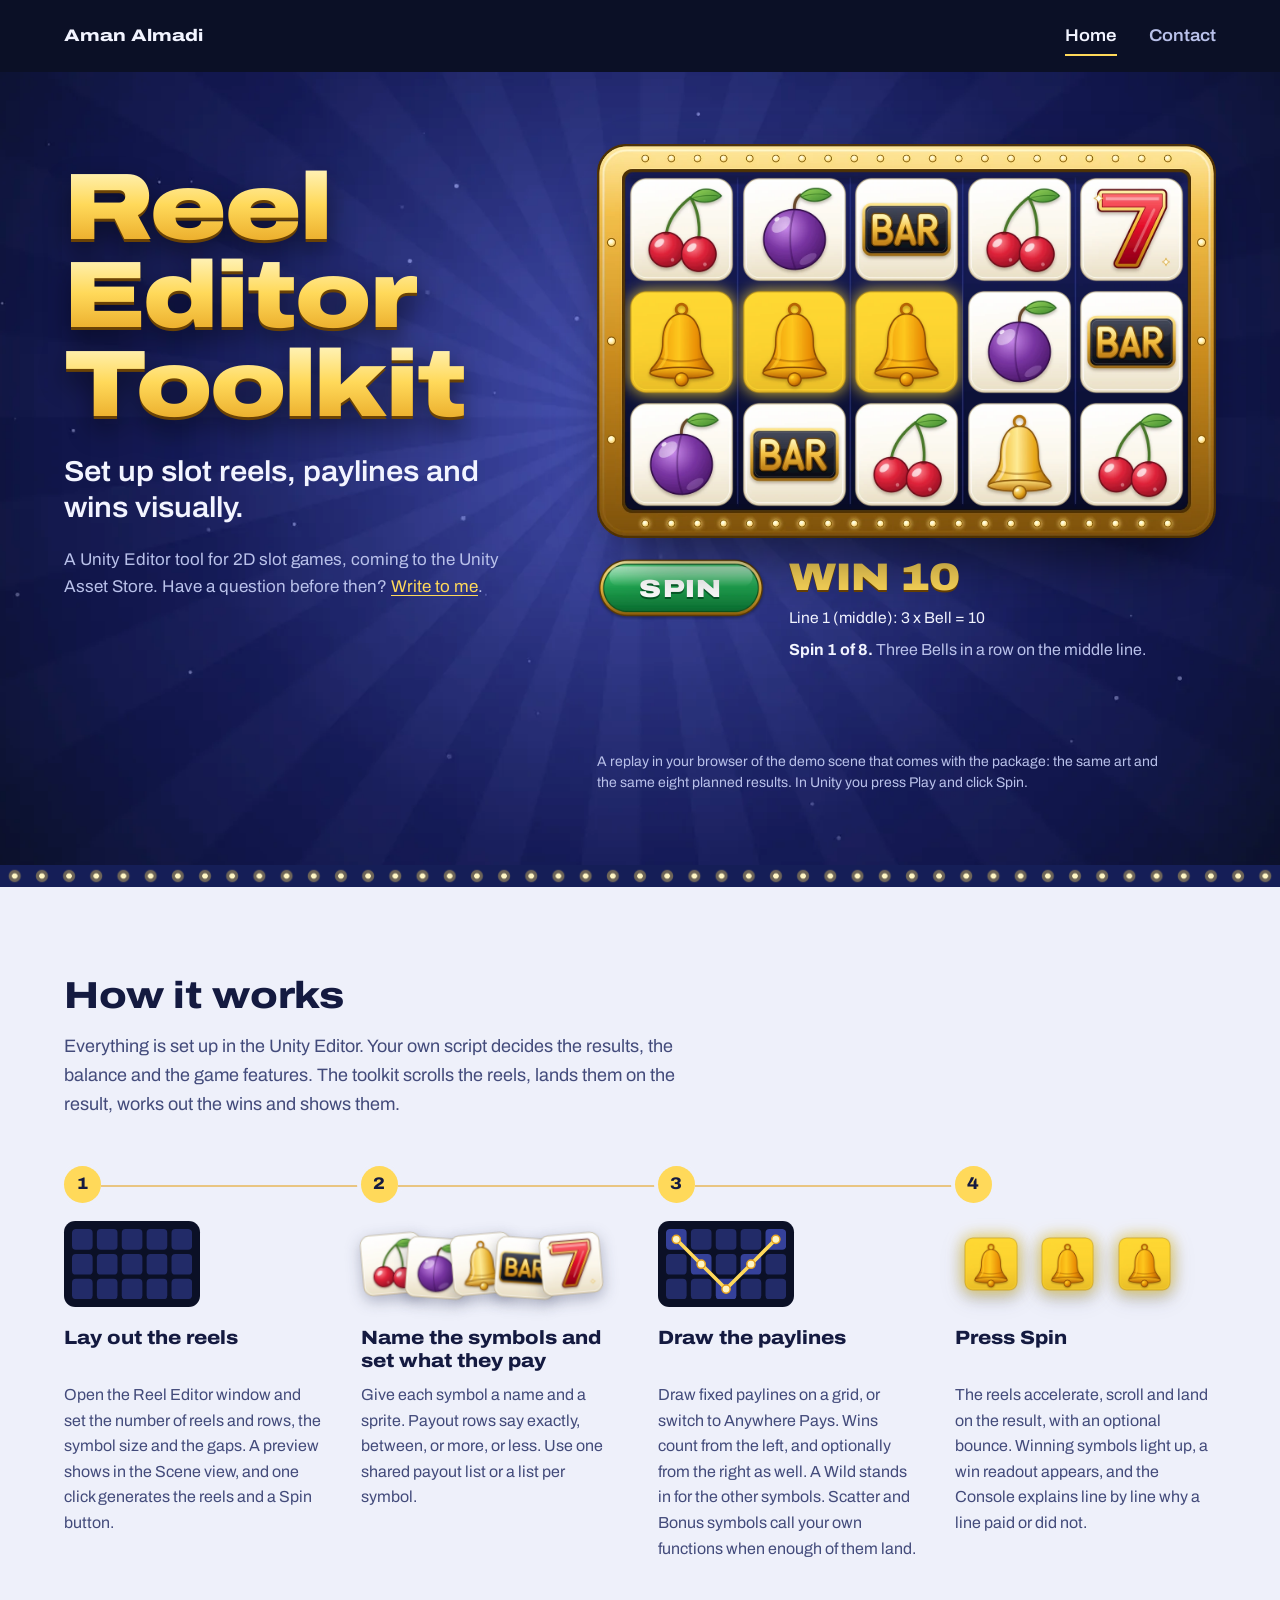
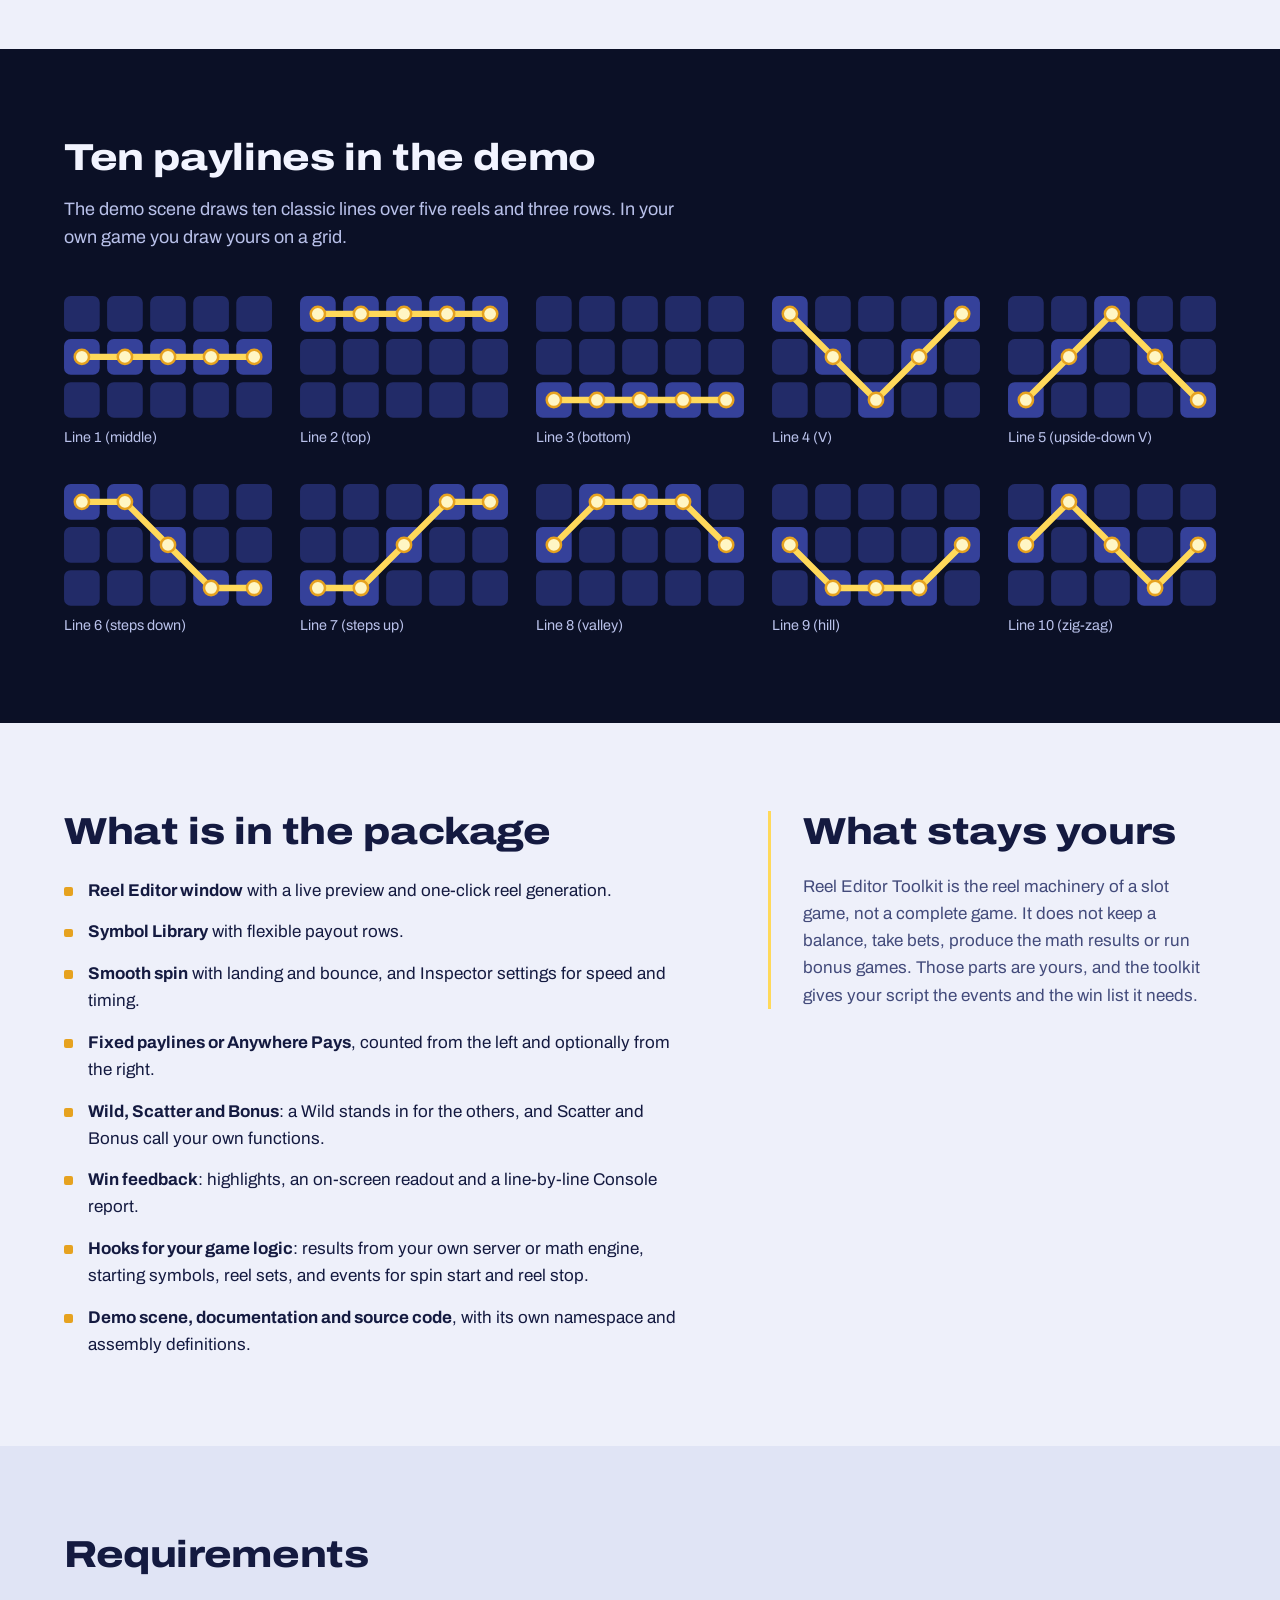
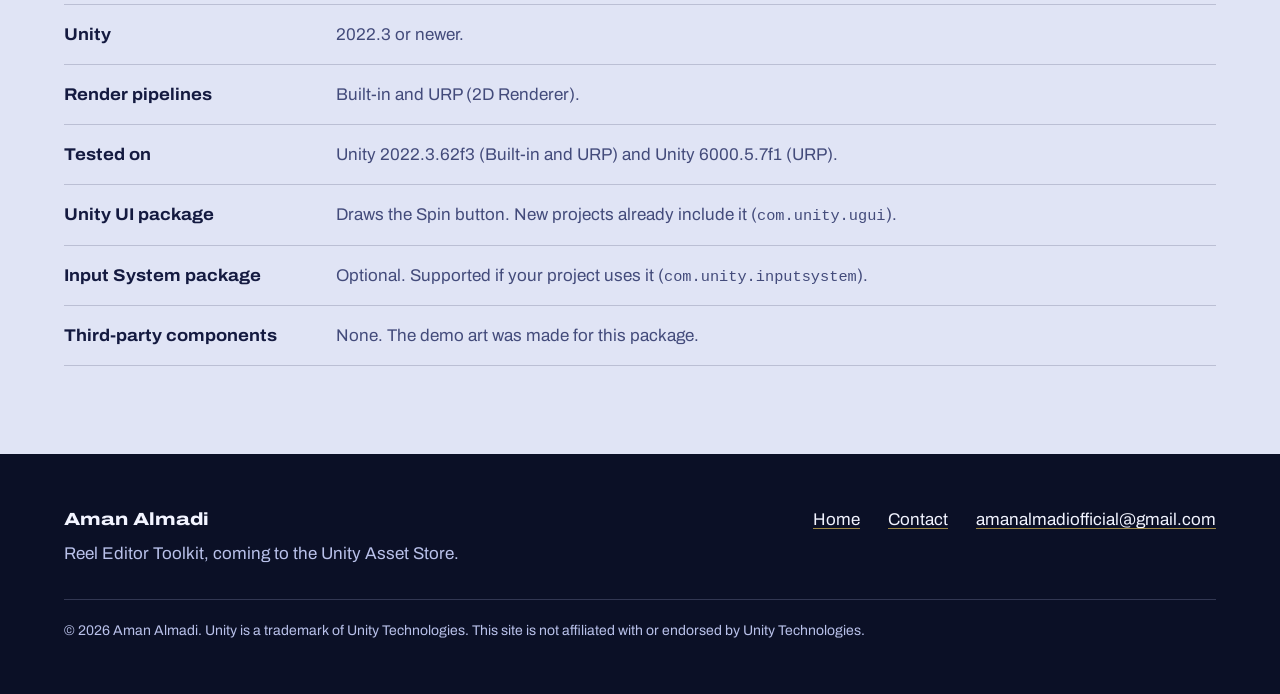
==== commit 196c557b: "Add files via upload" ====
--- a/index.html
+++ b/index.html
@@ -159,11 +159,12 @@
         <h2 class="h2">Requirements</h2>
         <dl class="reqs">
           <div><dt>Unity</dt><dd>2022.3 or newer.</dd></div>
+          <div><dt>Render pipelines</dt><dd>Built-in and URP (2D Renderer).</dd></div>
+          <div><dt>Tested on</dt><dd>Unity 2022.3.62f3 (Built-in and URP) and Unity 6000.5.7f1 (URP).</dd></div>
           <div><dt>Unity UI package</dt><dd>Draws the Spin button. New projects already include it (<code>com.unity.ugui</code>).</dd></div>
           <div><dt>Input System package</dt><dd>Optional. Supported if your project uses it (<code>com.unity.inputsystem</code>).</dd></div>
           <div><dt>Third-party components</dt><dd>None. The demo art was made for this package.</dd></div>
         </dl>
-        <!-- After the three test setups: add the Unity versions and render pipelines the package was tested on. -->
       </div>
     </section>
   </main>
